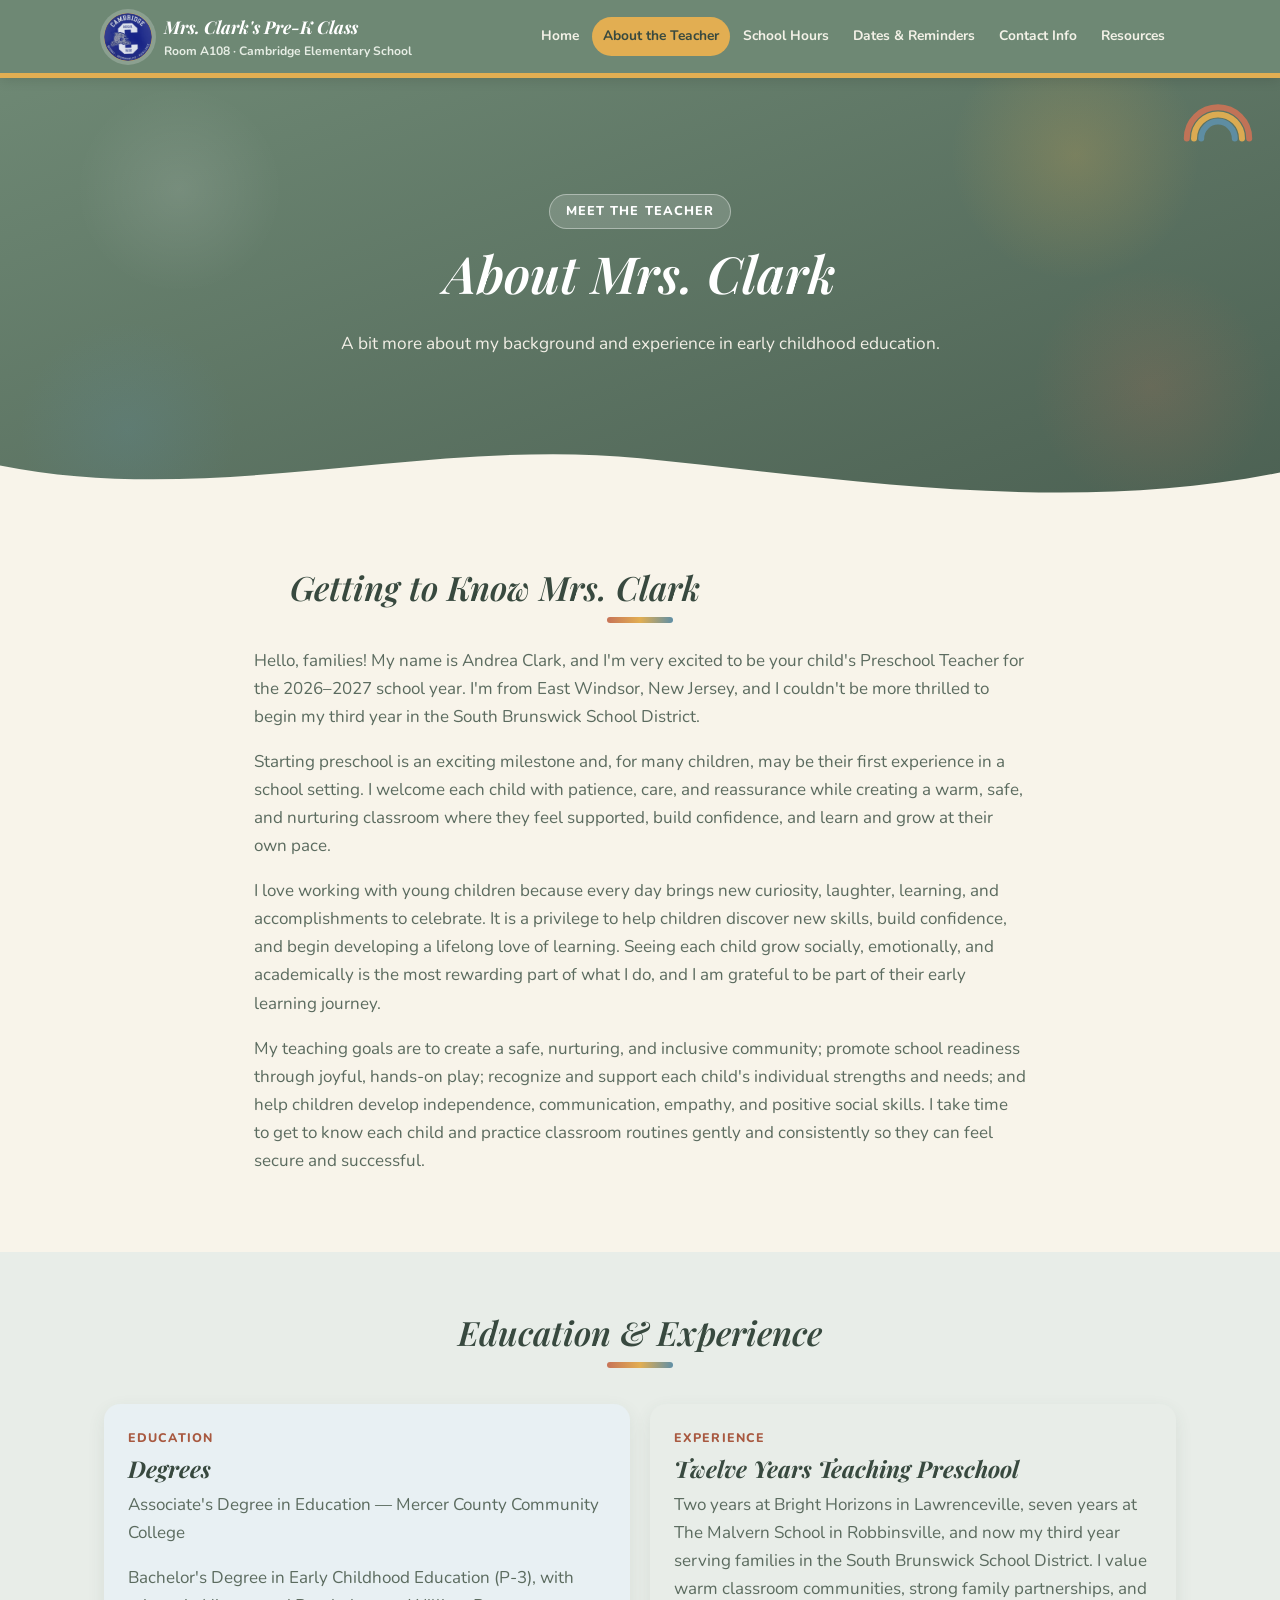
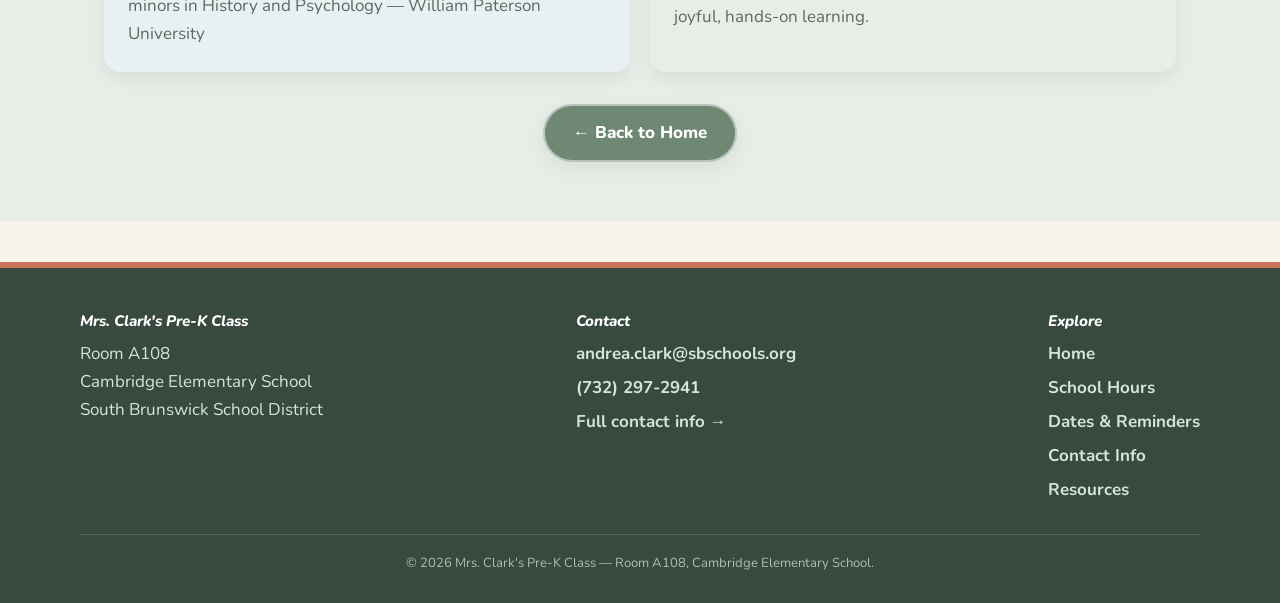
==== about.html @ 1b575acc "Add files via upload" ====
<!DOCTYPE html>
<html lang="en">
<head>
  <meta charset="UTF-8">
  <meta name="viewport" content="width=device-width, initial-scale=1">
  <link rel="icon" href='data:image/svg+xml,<svg xmlns="http://www.w3.org/2000/svg" viewBox="0 0 100 100"><text y=".9em" font-size="90">🌈</text></svg>'>
  <meta name="theme-color" content="#6e8874">
  <title>About the Teacher | Mrs. Clark's Pre-K Class — Room A108</title>
  <meta name="description" content="Education and experience for Mrs. Andrea Clark, Pre-K teacher, Room A108, Cambridge Elementary School.">
  <link rel="preconnect" href="https://fonts.googleapis.com">
  <link href="https://fonts.googleapis.com/css2?family=Nunito:wght@400;600;700;800&family=Playfair+Display:ital,wght@400;600;700&display=swap" rel="stylesheet">
  <link rel="stylesheet" href="assets/style.css">
</head>
<body>
  <a class="skip-link" href="#main">Skip to content</a>

  <header class="site-header">
    <div class="nav-bar">
      <a class="brand" href="index.html">
        <span class="brand-badge" aria-hidden="true"><img src="assets/img/cambridge-cougar-logo.png" alt="Cambridge Elementary Cougars logo" style="width:100%;height:100%;object-fit:cover;border-radius:50%;"></span>
        <span class="brand-text">
          <span class="brand-title">Mrs. Clark's Pre-K Class</span>
          <span class="brand-sub">Room A108 · Cambridge Elementary School</span>
        </span>
      </a>
      <button class="nav-toggle" aria-label="Toggle navigation" aria-expanded="false">☰ Menu</button>
      <nav class="main-nav" aria-label="Primary">
        <ul>
          <li><a href="index.html">Home</a></li>
          <li><a href="about.html">About the Teacher</a></li>
          <li><a href="school-hours.html">School Hours</a></li>
          <li><a href="dates-reminders.html">Dates &amp; Reminders</a></li>
          <li><a href="contact.html">Contact Info</a></li>
          <li><a href="resources.html">Resources</a></li>
        </ul>
      </nav>
    </div>
  </header>

  <main id="main">

    <section class="page-hero hero">
      <svg class="rainbow-deco" viewBox="0 0 120 70" width="72" height="42" xmlns="http://www.w3.org/2000/svg" aria-hidden="true" focusable="false">
        <path d="M8 64 A52 52 0 0 1 112 64" fill="none" stroke="#c77357" stroke-width="10" stroke-linecap="round"/>
        <path d="M20 64 A40 40 0 0 1 100 64" fill="none" stroke="#e2ae52" stroke-width="10" stroke-linecap="round"/>
        <path d="M32 64 A28 28 0 0 1 88 64" fill="none" stroke="#5f8fa6" stroke-width="10" stroke-linecap="round"/>
      </svg>
      <div class="hero-inner">
        <span class="eyebrow">Meet the Teacher</span>
        <h1>About Mrs. Clark</h1>
        <p class="lead">A bit more about my background and experience in early childhood education.</p>
      </div>
      <div class="hero-wave" aria-hidden="true">
        <svg viewBox="0 0 1440 80" preserveAspectRatio="none" xmlns="http://www.w3.org/2000/svg">
          <path d="M0,32 C240,80 480,0 720,24 C960,48 1200,88 1440,40 L1440,80 L0,80 Z" fill="#f8f4ea"></path>
        </svg>
      </div>
    </section>

    <section class="section">
      <div class="container" style="max-width:820px;">
        <div class="section-head" style="text-align:left; margin-bottom:24px;">
          <h2>Getting to Know Mrs. Clark</h2>
        </div>
        <p>Hello, families! My name is Andrea Clark, and I'm very excited to be your child's Preschool Teacher for the 2026–2027 school year. I'm from East Windsor, New Jersey, and I couldn't be more thrilled to begin my third year in the South Brunswick School District.</p>
        <p>Starting preschool is an exciting milestone and, for many children, may be their first experience in a school setting. I welcome each child with patience, care, and reassurance while creating a warm, safe, and nurturing classroom where they feel supported, build confidence, and learn and grow at their own pace.</p>
        <p>I love working with young children because every day brings new curiosity, laughter, learning, and accomplishments to celebrate. It is a privilege to help children discover new skills, build confidence, and begin developing a lifelong love of learning. Seeing each child grow socially, emotionally, and academically is the most rewarding part of what I do, and I am grateful to be part of their early learning journey.</p>
        <p>My teaching goals are to create a safe, nurturing, and inclusive community; promote school readiness through joyful, hands-on play; recognize and support each child's individual strengths and needs; and help children develop independence, communication, empathy, and positive social skills. I take time to get to know each child and practice classroom routines gently and consistently so they can feel secure and successful.</p>
      </div>
    </section>

    <section class="section alt">
      <div class="container">
        <div class="section-head">
          <h2>Education &amp; Experience</h2>
        </div>
        <div class="pastel-grid">
          <div class="pastel-card blue">
            <span class="eyebrow-label">Education</span>
            <h3>Degrees</h3>
            <p>Associate's Degree in Education — Mercer County Community College</p>
            <p>Bachelor's Degree in Early Childhood Education (P-3), with minors in History and Psychology — William Paterson University</p>
          </div>
          <div class="pastel-card mint">
            <span class="eyebrow-label">Experience</span>
            <h3>Twelve Years Teaching Preschool</h3>
            <p>Two years at Bright Horizons in Lawrenceville, seven years at The Malvern School in Robbinsville, and now my third year serving families in the South Brunswick School District. I value warm classroom communities, strong family partnerships, and joyful, hands-on learning.</p>
          </div>
        </div>

        <div class="btn-row" style="margin-top:32px;">
          <a class="btn" href="index.html" style="background:var(--sage); color:#fff;">← Back to Home</a>
        </div>
      </div>
    </section>

  </main>

  <footer class="site-footer">
    <div class="footer-inner">
      <div class="footer-col">
        <h4>Mrs. Clark's Pre-K Class</h4>
        <p style="color:#d7e4d9; margin:0;">Room A108<br>Cambridge Elementary School<br>South Brunswick School District</p>
      </div>
      <div class="footer-col">
        <h4>Contact</h4>
        <a href="mailto:andrea.clark@sbschools.org">andrea.clark@sbschools.org</a>
        <a href="tel:+17322972941">(732) 297-2941</a>
        <a href="contact.html">Full contact info →</a>
      </div>
      <div class="footer-col">
        <h4>Explore</h4>
        <a href="index.html">Home</a>
        <a href="school-hours.html">School Hours</a>
        <a href="dates-reminders.html">Dates &amp; Reminders</a>
        <a href="contact.html">Contact Info</a>
        <a href="resources.html">Resources</a>
      </div>
    </div>
    <div class="footer-bottom">
      &copy; <span id="year"></span> Mrs. Clark's Pre-K Class — Room A108, Cambridge Elementary School.
    </div>
  </footer>

  <script src="assets/main.js"></script>
  <script>document.getElementById('year').textContent = new Date().getFullYear();</script>
</body>
</html>
---- assets/style.css ----
/* =========================================================
   Mrs. Clark's Pre-K Class — Room A108
   Cambridge Elementary School, South Brunswick School District
   Boho, muted, preschool-friendly theme — palette pulled from the
   2026-2027 Welcome Letter (sage, terracotta, mustard, dusty blue).
   ========================================================= */

:root {
  --sage: #6e8874;
  --sage-dark: #4c6153;
  --sage-deep: #38493f;
  --terracotta: #c77357;
  --terracotta-dark: #a85940;
  --mustard: #e2ae52;
  --mustard-dark: #c68f37;
  --dusty-blue: #5f8fa6;
  --dusty-blue-dark: #477084;

  --cream: #f8f4ea;
  --pastel-mint: #e8ede8;
  --pastel-peach: #f4e7d6;
  --pastel-blue: #e8f0f3;
  --pastel-blush: #f7e9df;

  --ink: #25352d;
  --ink-soft: #5b6b5f;
  --white: #ffffff;

  --radius-lg: 24px;
  --radius-md: 16px;
  --radius-sm: 10px;
  --shadow-soft: 0 14px 32px rgba(56, 73, 63, 0.14);
  --shadow-card: 0 6px 18px rgba(56, 73, 63, 0.09);
  --max-width: 1120px;
}

* { box-sizing: border-box; }

html { scroll-behavior: smooth; }

body {
  margin: 0;
  font-family: "Nunito", "Segoe UI", Roboto, Helvetica, Arial, sans-serif;
  font-size: 17px;
  color: var(--ink);
  background: var(--cream);
  line-height: 1.65;
  -webkit-font-smoothing: antialiased;
}

h1, h2, h3, h4 {
  font-family: "Playfair Display", "Georgia", serif;
  font-style: italic;
  font-weight: 600;
  color: var(--sage-deep);
  line-height: 1.2;
  margin: 0 0 0.5em;
}

h1 { font-size: clamp(2.2rem, 4vw, 3.2rem); }
h2 { font-size: clamp(1.55rem, 3vw, 2.1rem); }
h3 { font-size: clamp(1.2rem, 2vw, 1.45rem); font-weight: 700; }

/* Soft rainbow squiggle under h2 — echoes the letter's rainbow mark */
h2::after {
  content: "";
  display: block;
  width: 66px;
  height: 6px;
  margin-top: 10px;
  border-radius: 999px;
  background: linear-gradient(90deg, var(--terracotta), var(--mustard), var(--dusty-blue));
}

.section-head h2::after { margin-left: auto; margin-right: auto; }
.card h2::after, .notice h2::after { display: none; }

p { margin: 0 0 1em; color: var(--ink-soft); }

a { color: var(--dusty-blue-dark); text-decoration: none; font-weight: 700; }
a:hover { text-decoration: underline; }

img { max-width: 100%; display: block; }

.container {
  max-width: var(--max-width);
  margin: 0 auto;
  padding: 0 24px;
}

.eyebrow-label {
  font-family: "Nunito", sans-serif;
  font-style: normal;
  font-weight: 800;
  font-size: 0.78rem;
  letter-spacing: 0.09em;
  text-transform: uppercase;
  color: var(--terracotta-dark);
  display: block;
  margin-bottom: 6px;
}

/* -------------------- Skip link -------------------- */
.skip-link {
  position: absolute;
  left: -999px;
  top: 0;
  background: var(--sage-deep);
  color: #fff;
  padding: 10px 16px;
  border-radius: 0 0 8px 0;
  z-index: 1000;
}
.skip-link:focus {
  left: 0;
}

/* -------------------- Header / Nav -------------------- */
.site-header {
  background: var(--sage);
  color: var(--white);
  position: sticky;
  top: 0;
  z-index: 100;
  box-shadow: 0 2px 12px rgba(0,0,0,0.12);
  border-bottom: 5px solid var(--mustard);
}

.nav-bar {
  display: flex;
  align-items: center;
  justify-content: space-between;
  gap: 16px;
  padding: 12px 24px;
  max-width: var(--max-width);
  margin: 0 auto;
}

.brand {
  display: flex;
  align-items: center;
  gap: 12px;
  color: var(--white);
  text-decoration: none;
}

.brand:hover { text-decoration: none; }

.brand-badge {
  width: 48px;
  height: 48px;
  border-radius: 50%;
  background: var(--mustard);
  color: var(--sage-deep);
  display: flex;
  align-items: center;
  justify-content: center;
  font-family: "Playfair Display", serif;
  font-style: italic;
  font-weight: 700;
  font-size: 1.2rem;
  flex-shrink: 0;
  box-shadow: 0 0 0 4px rgba(255,255,255,0.2);
}

.brand-text .brand-title {
  display: block;
  font-family: "Playfair Display", serif;
  font-style: italic;
  font-weight: 700;
  font-size: 1.1rem;
  color: var(--white);
}

.brand-text .brand-sub {
  display: block;
  font-family: "Nunito", sans-serif;
  font-size: 0.76rem;
  color: #e6ede4;
}

.nav-toggle {
  display: none;
  background: none;
  border: 2px solid rgba(255,255,255,0.4);
  border-radius: var(--radius-sm);
  color: var(--white);
  padding: 8px 10px;
  cursor: pointer;
  font-weight: 700;
}

.main-nav ul {
  list-style: none;
  display: flex;
  flex-wrap: wrap;
  gap: 2px;
  margin: 0;
  padding: 0;
}

.main-nav a {
  color: #f3f1e7;
  text-decoration: none;
  padding: 8px 11px;
  border-radius: 999px;
  font-weight: 700;
  font-size: 0.86rem;
  white-space: nowrap;
  transition: background 0.15s ease, color 0.15s ease, transform 0.15s ease;
  display: inline-block;
}

.main-nav a:hover,
.main-nav a:focus {
  background: rgba(255,255,255,0.16);
  text-decoration: none;
  transform: translateY(-1px);
}

.main-nav a.active {
  background: var(--mustard);
  color: var(--sage-deep);
}

/* -------------------- Hero -------------------- */
.hero {
  position: relative;
  color: var(--white);
  background: linear-gradient(160deg, var(--sage) 0%, var(--sage-dark) 100%);
  overflow: hidden;
}

.hero::after {
  content: "";
  position: absolute;
  inset: 0;
  background-image:
    radial-gradient(circle at 14% 26%, rgba(255,255,255,0.10) 0, transparent 9%),
    radial-gradient(circle at 84% 18%, rgba(226,174,82,0.22) 0, transparent 11%),
    radial-gradient(circle at 90% 72%, rgba(199,115,87,0.18) 0, transparent 10%),
    radial-gradient(circle at 10% 82%, rgba(95,143,166,0.20) 0, transparent 9%);
  pointer-events: none;
}

/* Soft wave divider along the bottom of the hero, in the page cream color */
.hero-wave {
  position: absolute;
  left: 0;
  right: 0;
  bottom: -1px;
  line-height: 0;
  z-index: 1;
}

.hero-wave svg { width: 100%; height: auto; display: block; }

.rainbow-deco {
  position: absolute;
  top: 22px;
  right: 26px;
  z-index: 1;
  opacity: 0.95;
}

@media (max-width: 640px) {
  .rainbow-deco { width: 64px; height: auto; top: 14px; right: 16px; }
}

.hero-inner {
  position: relative;
  z-index: 2;
  padding: 68px 24px 96px;
  text-align: center;
  max-width: 840px;
  margin: 0 auto;
}

.hero h1 { color: var(--white); }

.hero .eyebrow {
  display: inline-block;
  background: rgba(255,255,255,0.16);
  border: 1px solid rgba(255,255,255,0.38);
  padding: 6px 16px;
  border-radius: 999px;
  font-family: "Nunito", sans-serif;
  font-style: normal;
  font-weight: 800;
  font-size: 0.8rem;
  letter-spacing: 0.08em;
  text-transform: uppercase;
  margin-bottom: 18px;
}

.hero p.lead {
  color: #f2efe6;
  font-size: 1.08rem;
  max-width: 640px;
  margin: 0 auto 28px;
}

.page-hero {
  padding: 48px 24px 24px;
  text-align: center;
}

.page-hero .eyebrow { margin-bottom: 14px; }

/* -------------------- Buttons -------------------- */
.btn {
  display: inline-flex;
  align-items: center;
  gap: 8px;
  background: var(--terracotta);
  color: var(--white);
  font-family: "Nunito", sans-serif;
  font-weight: 800;
  padding: 13px 28px;
  border-radius: 999px;
  box-shadow: var(--shadow-card);
  transition: transform 0.15s ease, box-shadow 0.15s ease, background 0.15s ease;
  border: 2px solid rgba(255,255,255,0.5);
}

.btn:hover {
  background: var(--terracotta-dark);
  transform: translateY(-3px);
  text-decoration: none;
  box-shadow: var(--shadow-soft);
}

.btn.btn-outline {
  background: transparent;
  color: var(--white);
  border: 2px solid rgba(255,255,255,0.75);
  box-shadow: none;
}

.btn.btn-outline:hover {
  background: rgba(255,255,255,0.16);
}

.btn-row {
  display: flex;
  flex-wrap: wrap;
  gap: 14px;
  justify-content: center;
  margin-top: 8px;
}

/* -------------------- Resource links -------------------- */
.link-list {
  display: grid;
  grid-template-columns: repeat(auto-fit, minmax(240px, 1fr));
  gap: 16px;
  margin: 24px 0;
}

.link-card {
  display: flex;
  align-items: center;
  gap: 14px;
  background: var(--white);
  border: 2px solid var(--pastel-mint);
  border-radius: var(--radius-md);
  padding: 18px 20px;
  box-shadow: var(--shadow-card);
  font-weight: 800;
  color: var(--sage-deep);
  transition: transform 0.15s ease, border-color 0.15s ease;
}

.link-card:hover {
  border-color: var(--terracotta);
  text-decoration: none;
  transform: translateY(-3px);
}

.link-card .ico {
  font-size: 1.5rem;
  width: 46px;
  height: 46px;
  flex-shrink: 0;
  border-radius: 50%;
  display: inline-flex;
  align-items: center;
  justify-content: center;
  background: var(--pastel-blue);
}

.link-list .link-card:nth-child(3n+1) .ico { background: var(--pastel-peach); }
.link-list .link-card:nth-child(3n+2) .ico { background: var(--pastel-blue); }
.link-list .link-card:nth-child(3n+3) .ico { background: var(--pastel-mint); }

/* -------------------- Sections -------------------- */
.section {
  padding: 60px 24px;
  position: relative;
}

.section.alt {
  background: var(--pastel-mint);
}

.section-head {
  text-align: center;
  max-width: 700px;
  margin: 0 auto 36px;
}

.card {
  background: var(--white);
  border-radius: var(--radius-lg);
  padding: 32px;
  box-shadow: var(--shadow-card);
  border: 2px solid var(--pastel-mint);
  border-top: 6px solid var(--mustard);
}

.two-col {
  display: grid;
  grid-template-columns: 1.1fr 0.9fr;
  gap: 36px;
  align-items: center;
}

@media (max-width: 800px) {
  .two-col { grid-template-columns: 1fr; }
}

/* -------------------- Placeholder image tiles -------------------- */
.placeholder-tile {
  position: relative;
  border-radius: var(--radius-md);
  background: repeating-linear-gradient(135deg, var(--pastel-blue) 0 14px, #f6faf9 14px 28px);
  border: 3px dashed var(--terracotta);
  display: flex;
  flex-direction: column;
  align-items: center;
  justify-content: center;
  color: var(--ink-soft);
  font-weight: 700;
  text-align: center;
  padding: 18px;
  min-height: 160px;
  aspect-ratio: 4 / 3;
}

.placeholder-tile::before {
  content: "🖼️";
  font-size: 2.1rem;
  margin-bottom: 8px;
}

.placeholder-tile .ph-label {
  background: rgba(255,255,255,0.92);
  border-radius: var(--radius-sm);
  padding: 8px 12px;
  font-size: 0.85rem;
  max-width: 90%;
}

.gallery-grid {
  display: grid;
  grid-template-columns: repeat(auto-fill, minmax(180px, 1fr));
  gap: 16px;
  margin: 20px 0 8px;
}

.gallery-grid .placeholder-tile:nth-child(4n+1) { border-color: var(--terracotta); }
.gallery-grid .placeholder-tile:nth-child(4n+2) { border-color: var(--mustard-dark); }
.gallery-grid .placeholder-tile:nth-child(4n+3) { border-color: var(--sage); }
.gallery-grid .placeholder-tile:nth-child(4n+4) { border-color: var(--dusty-blue); }

/* -------------------- Info cards (education, experience, hours, etc.) -------------------- */
.info-grid {
  display: grid;
  grid-template-columns: repeat(auto-fit, minmax(240px, 1fr));
  gap: 20px;
  margin-top: 28px;
}

.info-card {
  background: var(--white);
  border-radius: var(--radius-md);
  padding: 26px;
  box-shadow: var(--shadow-card);
  border: 2px solid var(--pastel-mint);
  text-align: center;
}

.info-card .ico {
  font-size: 1.7rem;
  margin: 0 auto 12px;
  display: flex;
  align-items: center;
  justify-content: center;
  width: 60px;
  height: 60px;
  border-radius: 50%;
}

.info-grid .info-card:nth-child(3n+1) .ico { background: var(--pastel-peach); }
.info-grid .info-card:nth-child(3n+2) .ico { background: var(--pastel-blue); }
.info-grid .info-card:nth-child(3n+3) .ico { background: var(--pastel-mint); }

.info-card h3 { margin-bottom: 6px; }

.pastel-card {
  border-radius: var(--radius-md);
  padding: 24px;
  box-shadow: var(--shadow-card);
}
.pastel-card.peach { background: var(--pastel-peach); }
.pastel-card.blue { background: var(--pastel-blue); }
.pastel-card.mint { background: var(--pastel-mint); }
.pastel-card.blush { background: var(--pastel-blush); }
.pastel-card h3 { margin-bottom: 8px; }
.pastel-card p:last-child { margin-bottom: 0; }

.pastel-grid {
  display: grid;
  grid-template-columns: repeat(auto-fit, minmax(240px, 1fr));
  gap: 20px;
  margin-top: 8px;
}

/* -------------------- Quote / note callout -------------------- */
.notice {
  border-radius: var(--radius-md);
  padding: 24px 28px;
  background: var(--pastel-peach);
  border: 2px solid var(--terracotta);
  color: var(--ink);
  margin: 20px 0;
  font-family: "Playfair Display", serif;
  font-style: italic;
  font-size: 1.15rem;
  line-height: 1.6;
}

.notice strong { color: var(--terracotta-dark); }

.notice.info {
  background: var(--pastel-blue);
  border-color: var(--dusty-blue);
  font-family: "Nunito", sans-serif;
  font-style: normal;
  font-size: 1rem;
}
.notice.info strong { color: var(--dusty-blue-dark); }

.notice.plain {
  font-family: "Nunito", sans-serif;
  font-style: normal;
  font-size: 0.98rem;
  background: var(--pastel-mint);
  border-color: var(--sage);
}

/* -------------------- Date cards (Dates & Reminders) -------------------- */
.date-card {
  display: flex;
  gap: 20px;
  align-items: flex-start;
  background: var(--white);
  border-radius: var(--radius-md);
  padding: 22px;
  box-shadow: var(--shadow-card);
  margin-bottom: 16px;
}

.date-badge {
  width: 66px;
  height: 66px;
  border-radius: 16px;
  color: #fff;
  display: flex;
  flex-direction: column;
  align-items: center;
  justify-content: center;
  flex-shrink: 0;
  font-family: "Nunito", sans-serif;
}

.date-badge .dm {
  font-size: 0.68rem;
  font-weight: 800;
  letter-spacing: 0.06em;
  text-transform: uppercase;
}

.date-badge .dd {
  font-size: 1.5rem;
  font-weight: 800;
  line-height: 1.1;
}

.date-badge.terracotta { background: var(--terracotta); }
.date-badge.sage { background: var(--sage); }
.date-badge.dusty-blue { background: var(--dusty-blue); }

.date-body h3 { margin-bottom: 6px; }
.date-body p { margin-bottom: 0; }

@media (max-width: 560px) {
  .date-card { flex-direction: column; align-items: flex-start; }
}

/* -------------------- Footer -------------------- */
.site-footer {
  background: var(--sage-deep);
  color: #dce6de;
  padding: 44px 24px 28px;
  margin-top: 40px;
  border-top: 6px solid var(--terracotta);
}

.footer-inner {
  max-width: var(--max-width);
  margin: 0 auto;
  display: flex;
  flex-wrap: wrap;
  gap: 24px;
  justify-content: space-between;
}

.footer-col h4 {
  color: #fff;
  font-family: "Nunito", sans-serif;
  font-weight: 800;
  font-size: 0.95rem;
  margin-bottom: 10px;
}

.footer-col a {
  color: #d7e4d9;
  display: block;
  margin-bottom: 6px;
  font-weight: 700;
}

.footer-bottom {
  max-width: var(--max-width);
  margin: 24px auto 0;
  padding-top: 18px;
  border-top: 1px solid rgba(255,255,255,0.14);
  font-size: 0.82rem;
  color: #aebfb0;
  text-align: center;
}

@media (prefers-reduced-motion: reduce) {
  * { scroll-behavior: auto; }
}

/* -------------------- Responsive nav -------------------- */
@media (max-width: 860px) {
  .nav-toggle { display: inline-flex; align-items: center; justify-content: center; }

  .main-nav {
    display: none;
    width: 100%;
    order: 3;
  }

  .main-nav.open { display: block; }

  .main-nav ul {
    flex-direction: column;
    gap: 2px;
    padding: 10px 0 4px;
  }

  .main-nav a { display: block; }

  .nav-bar { flex-wrap: wrap; }
}
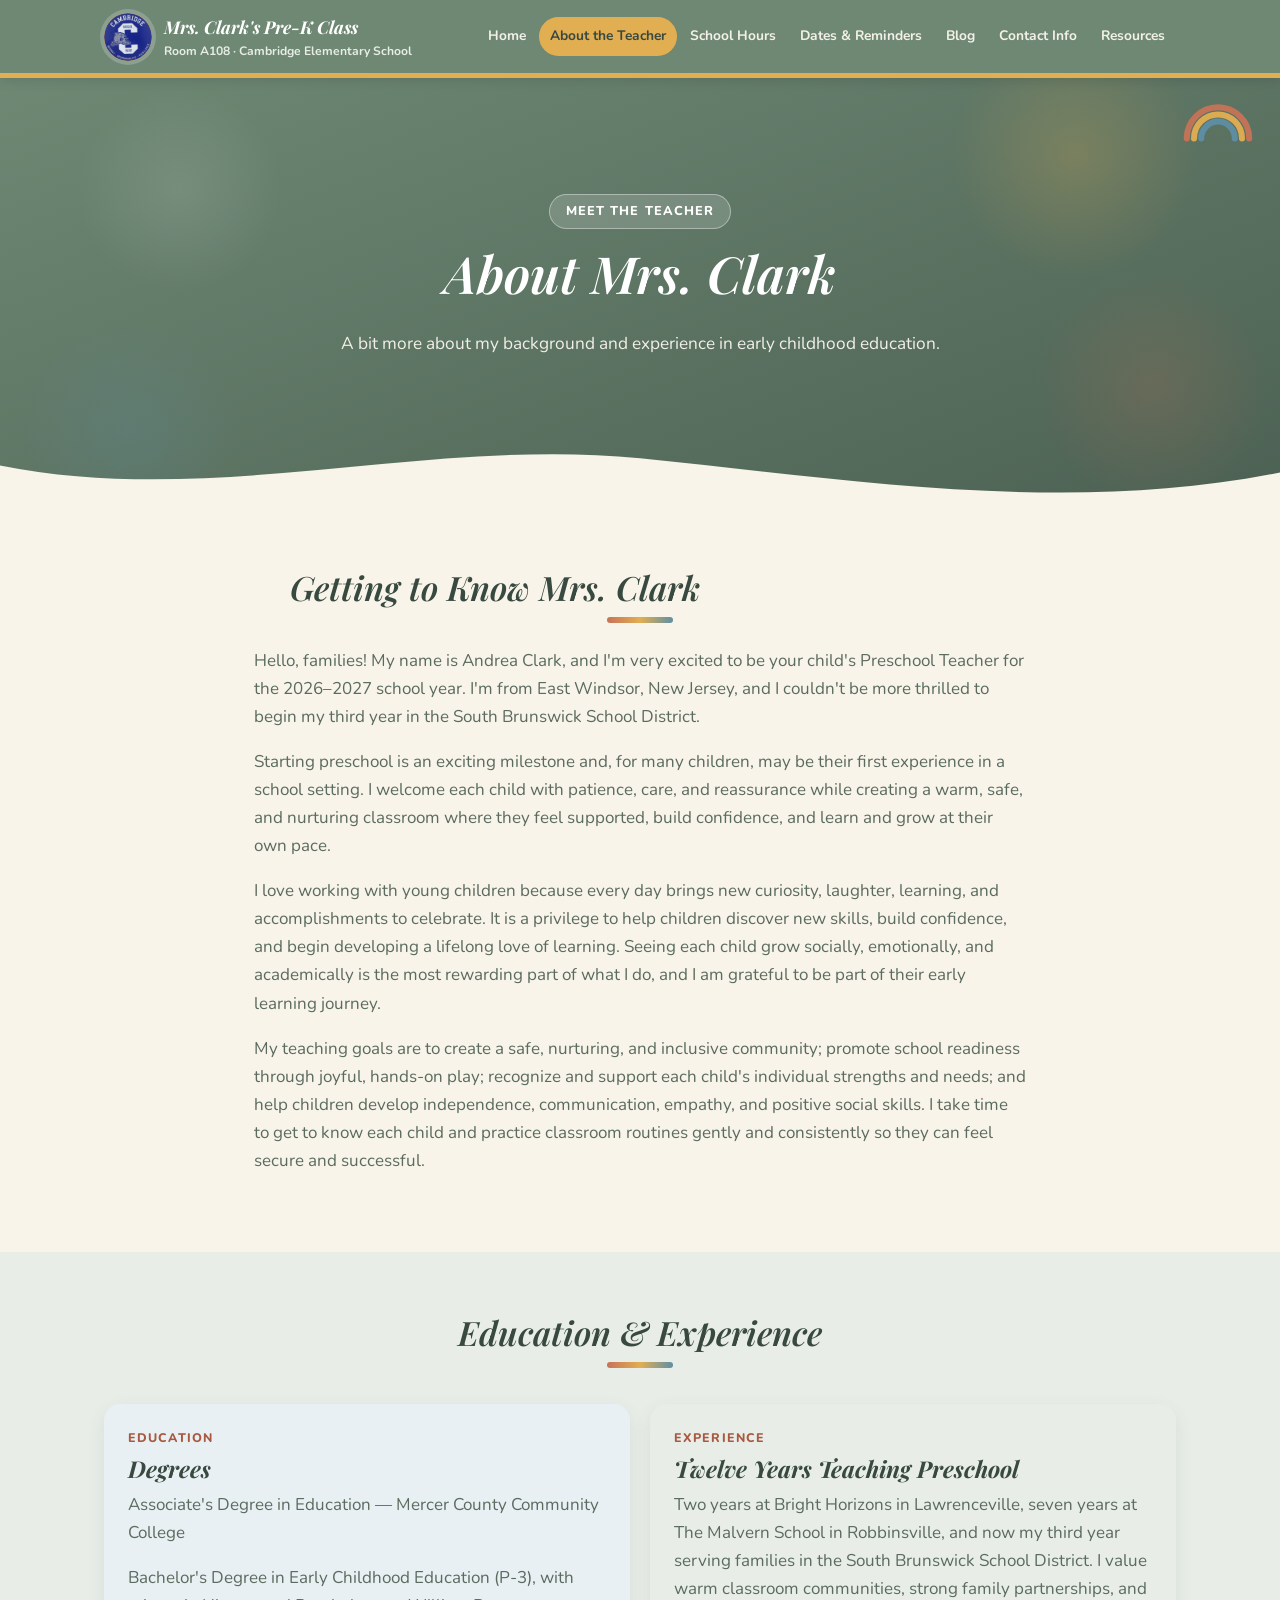
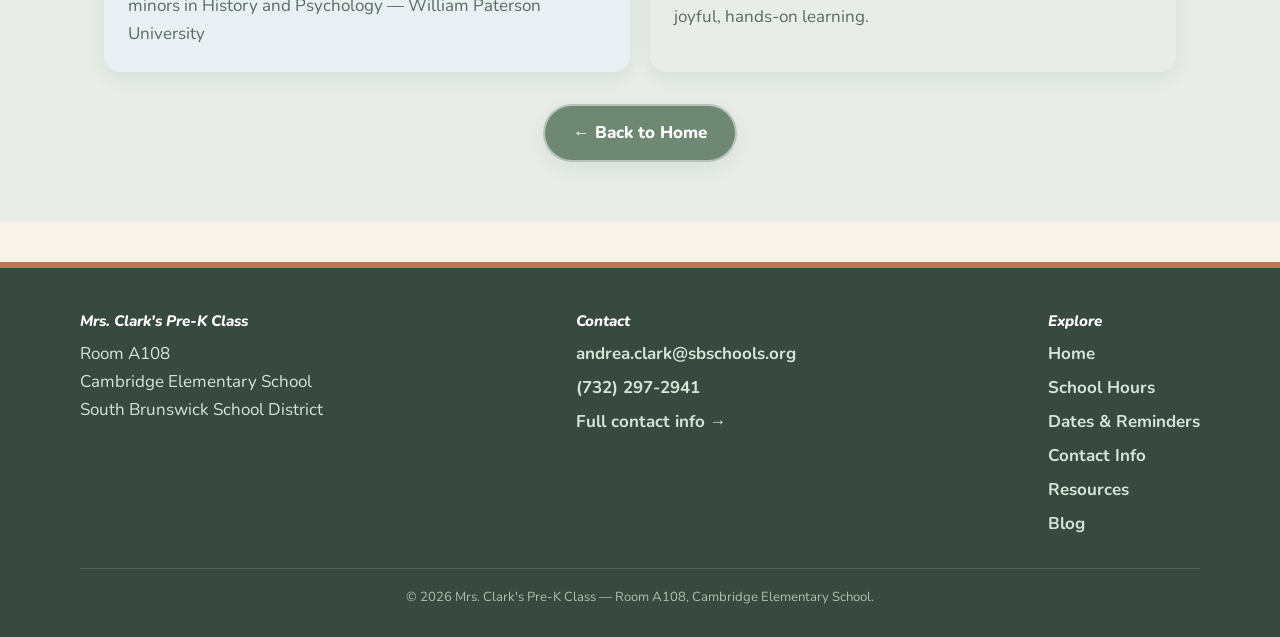
==== commit 19a49585: "Add files via upload" ====
--- a/about.html
+++ b/about.html
@@ -3,10 +3,22 @@
 <head>
   <meta charset="UTF-8">
   <meta name="viewport" content="width=device-width, initial-scale=1">
+
+  <!-- Google tag (gtag.js) -->
+  <script async src="https://www.googletagmanager.com/gtag/js?id=G-9L7TG3CD97"></script>
+  <script>
+    window.dataLayer = window.dataLayer || [];
+    function gtag(){dataLayer.push(arguments);}
+    gtag('js', new Date());
+
+    gtag('config', 'G-9L7TG3CD97');
+  </script>
+
   <link rel="icon" href='data:image/svg+xml,<svg xmlns="http://www.w3.org/2000/svg" viewBox="0 0 100 100"><text y=".9em" font-size="90">🌈</text></svg>'>
   <meta name="theme-color" content="#6e8874">
   <title>About the Teacher | Mrs. Clark's Pre-K Class — Room A108</title>
   <meta name="description" content="Education and experience for Mrs. Andrea Clark, Pre-K teacher, Room A108, Cambridge Elementary School.">
+  <meta name="robots" content="noindex, nofollow, noarchive, noimageindex">
   <link rel="preconnect" href="https://fonts.googleapis.com">
   <link href="https://fonts.googleapis.com/css2?family=Nunito:wght@400;600;700;800&family=Playfair+Display:ital,wght@400;600;700&display=swap" rel="stylesheet">
   <link rel="stylesheet" href="assets/style.css">
@@ -30,6 +42,7 @@
           <li><a href="about.html">About the Teacher</a></li>
           <li><a href="school-hours.html">School Hours</a></li>
           <li><a href="dates-reminders.html">Dates &amp; Reminders</a></li>
+          <li><a href="blog.html">Blog</a></li>
           <li><a href="contact.html">Contact Info</a></li>
           <li><a href="resources.html">Resources</a></li>
         </ul>
@@ -115,6 +128,7 @@
         <a href="dates-reminders.html">Dates &amp; Reminders</a>
         <a href="contact.html">Contact Info</a>
         <a href="resources.html">Resources</a>
+        <a href="blog.html">Blog</a>
       </div>
     </div>
     <div class="footer-bottom">
